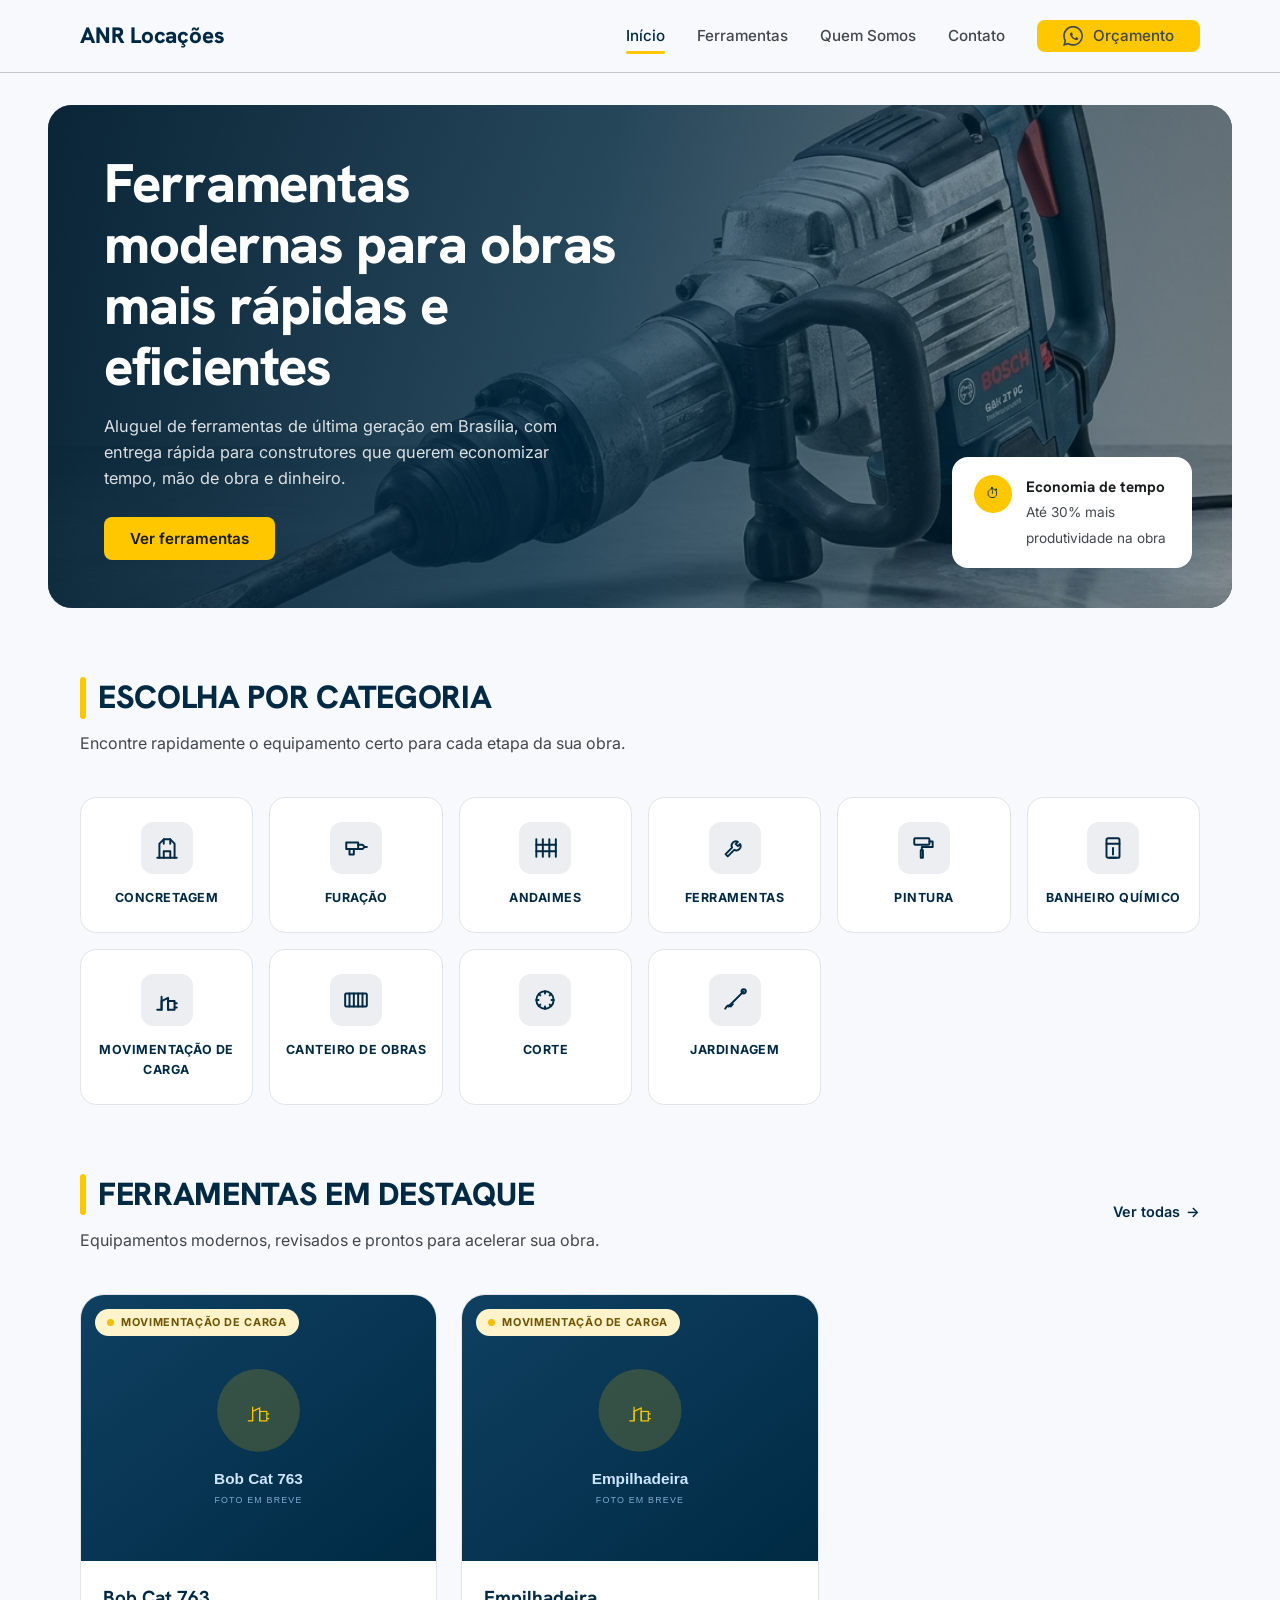
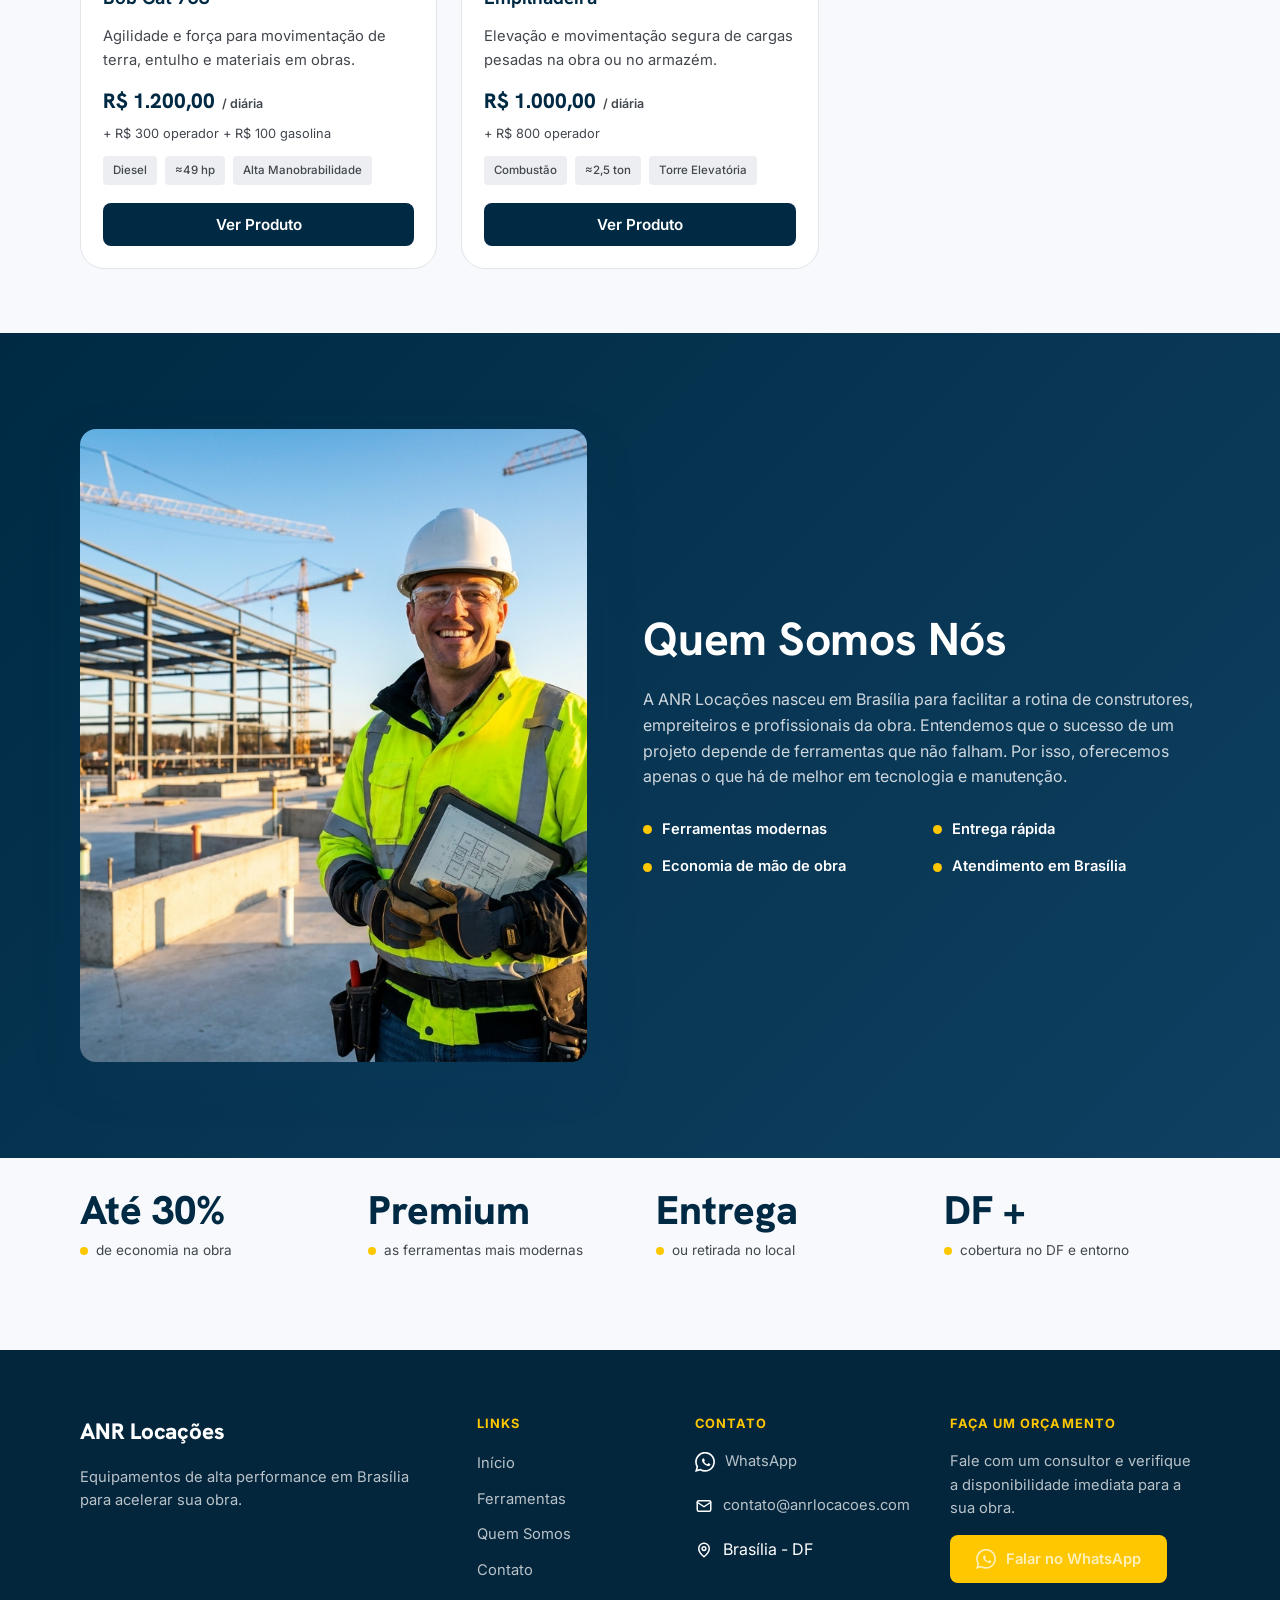
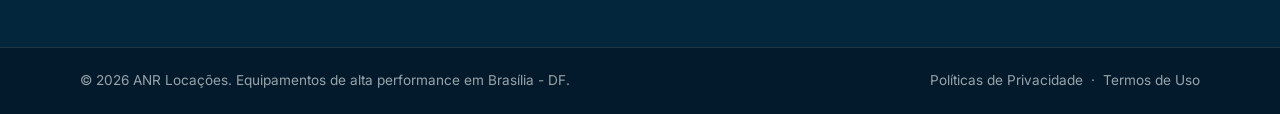
==== index.html @ a4527ded "Initial commit: site ANR Locações Estrutura inicial do site estático (HTML/CSS/JS) para a ANR Locaçõ" ====
<!DOCTYPE html>
<html lang="pt-BR">
<head>
  <meta charset="UTF-8">
  <meta name="viewport" content="width=device-width, initial-scale=1.0">
  <title>ANR Locações — Locação de ferramentas e equipamentos em Brasília</title>
  <meta name="description" content="Aluguel de ferramentas e equipamentos de última geração em Brasília, com entrega rápida para a sua obra.">
  <link rel="preconnect" href="https://fonts.googleapis.com">
  <link rel="preconnect" href="https://fonts.gstatic.com" crossorigin>
  <link href="https://fonts.googleapis.com/css2?family=Hanken+Grotesk:wght@600;700;800&family=Inter:wght@400;500;600;700&display=swap" rel="stylesheet">
  <link rel="stylesheet" href="css/estilo.css">
</head>
<body>
  <div id="header"></div>

  <main>
    <!-- HERO -->
    <section class="hero">
      <div class="container">
        <div class="hero-card">
          <img class="hero-bg" src="img/hero.jpg" alt="" onerror="this.style.display='none'">
          <div class="hero-overlay"></div>
          <div class="hero-content fade-up">
            <h1 class="display-lg">Ferramentas modernas para obras mais rápidas e eficientes</h1>
            <p>Aluguel de ferramentas de última geração em Brasília, com entrega rápida para construtores que querem economizar tempo, mão de obra e dinheiro.</p>
            <div class="hero-actions">
              <a class="btn btn-secondary" href="catalogo.html">Ver ferramentas</a>
            </div>
          </div>
          <div class="hero-badge">
            <span class="pip">⏱</span>
            <div>
              <strong>Economia de tempo</strong>
              <span>Até 30% mais produtividade na obra</span>
            </div>
          </div>
        </div>
      </div>
    </section>

    <!-- CATEGORIAS -->
    <section class="section">
      <div class="container">
        <h2 class="section-title">Escolha por categoria</h2>
        <p class="section-sub">Encontre rapidamente o equipamento certo para cada etapa da sua obra.</p>
        <div class="cat-grid" id="categoriasGrid"></div>
      </div>
    </section>

    <!-- DESTAQUES -->
    <section class="section" style="padding-top:0">
      <div class="container">
        <div class="flex-between" style="margin-bottom:40px">
          <div>
            <h2 class="section-title">Ferramentas em destaque</h2>
            <p class="section-sub" style="margin-bottom:0">Equipamentos modernos, revisados e prontos para acelerar sua obra.</p>
          </div>
          <a class="link-arrow" href="catalogo.html">Ver todas <span style="display:inline-flex">→</span></a>
        </div>
        <div class="carousel">
          <button class="carousel-arrow prev" aria-label="Anterior">
            <svg viewBox="0 0 24 24" width="22" height="22" fill="none" stroke="currentColor" stroke-width="2.5" stroke-linecap="round" stroke-linejoin="round"><path d="M15 18l-6-6 6-6"/></svg>
          </button>
          <div class="product-grid carousel-track" id="destaquesGrid"></div>
          <button class="carousel-arrow next" aria-label="Próximo">
            <svg viewBox="0 0 24 24" width="22" height="22" fill="none" stroke="currentColor" stroke-width="2.5" stroke-linecap="round" stroke-linejoin="round"><path d="M9 6l6 6-6 6"/></svg>
          </button>
        </div>
      </div>
    </section>

    <!-- QUEM SOMOS -->
    <section class="about" id="quem-somos">
      <div class="container">
        <div class="about-img">
          <img src="img/equipe.jpg" alt="Profissional em obra" onerror="this.style.opacity=0">
        </div>
        <div>
          <h2 class="headline-lg">Quem Somos Nós</h2>
          <p>A ANR Locações nasceu em Brasília para facilitar a rotina de construtores, empreiteiros e profissionais da obra. Entendemos que o sucesso de um projeto depende de ferramentas que não falham. Por isso, oferecemos apenas o que há de melhor em tecnologia e manutenção.</p>
          <ul class="about-list">
            <li><span class="dot"></span>Ferramentas modernas</li>
            <li><span class="dot"></span>Entrega rápida</li>
            <li><span class="dot"></span>Economia de mão de obra</li>
            <li><span class="dot"></span>Atendimento em Brasília</li>
          </ul>
        </div>
      </div>
    </section>

    <!-- ESTATÍSTICAS -->
    <section class="section-tight">
      <div class="container">
        <div class="stats">
          <div><div class="stat-number">Até 30%</div><div class="stat-label"><span class="dot"></span>de economia na obra</div></div>
          <div><div class="stat-number">Premium</div><div class="stat-label"><span class="dot"></span>as ferramentas mais modernas</div></div>
          <div><div class="stat-number">Entrega</div><div class="stat-label"><span class="dot"></span>ou retirada no local</div></div>
          <div><div class="stat-number">DF +</div><div class="stat-label"><span class="dot"></span>cobertura no DF e entorno</div></div>
        </div>
      </div>
    </section>
  </main>

  <div id="footer"></div>

  <script src="js/config.js"></script>
  <script src="js/dados.js"></script>
  <script src="js/componentes.js"></script>
  <script src="js/index.js"></script>
</body>
</html>
---- css/estilo.css ----
/* =====================================================================
   ANR LOCAÇÕES — Design System "Industrial Premium"
   Tokens extraídos fielmente do DESIGN.md do Google Stitch.
   Você normalmente NÃO precisa mexer aqui para adicionar produtos.
   ===================================================================== */

/* ---------- 1. TOKENS (cores, tipografia, espaçamento) ---------- */
:root {
  /* Superfícies / fundo */
  --surface:               #f7f9fc;
  --surface-card:          #ffffff;
  --surface-container-low: #f2f4f7;
  --surface-container:     #eceef1;
  --surface-container-high:#e6e8eb;

  /* Texto */
  --on-surface:            #191c1e;   /* grafite */
  --on-surface-variant:    #42474e;
  --outline:               #72787e;
  --outline-variant:       #c2c7ce;
  --card-border:           #e1e4e8;

  /* Primária — Azul Petróleo */
  --primary:               #002a44;
  --primary-container:     #0f4061;
  --on-primary:            #ffffff;
  --on-primary-container:  #83acd2;
  --primary-soft:          #cde5ff;

  /* Secundária — Amarelo Construção */
  --secondary:             #fec700;
  --secondary-dim:         #f4bf00;
  --on-secondary:          #191c1e;
  --secondary-soft:        #fff3cc;

  /* Apoio */
  --whatsapp:              #25d366;
  --whatsapp-dim:          #1ebe5b;
  --footer-bg:             #04263d;
  --footer-deep:           #021a2b;
  --error:                 #ba1a1a;

  /* Tipografia */
  --font-display: 'Hanken Grotesk', system-ui, sans-serif;
  --font-body:    'Inter', system-ui, sans-serif;

  /* Raios */
  --r-sm: 0.25rem;
  --r:    0.5rem;
  --r-md: 0.75rem;
  --r-lg: 1rem;
  --r-xl: 1.5rem;
  --r-full: 9999px;

  /* Espaçamento — regra dos 8px */
  --container: 1280px;
  --gutter: 24px;
  --section-gap: 120px;

  /* Sombras (azul petróleo, blur grande, baixa opacidade) */
  --shadow-card: 0 10px 30px rgba(15, 64, 97, 0.08);
  --shadow-float: 0 18px 50px rgba(15, 64, 97, 0.16);
}

/* ---------- 2. RESET ---------- */
*, *::before, *::after { box-sizing: border-box; margin: 0; padding: 0; }
html { scroll-behavior: smooth; -webkit-text-size-adjust: 100%; }
body {
  font-family: var(--font-body);
  font-size: 16px;
  line-height: 1.6;
  color: var(--on-surface);
  background: var(--surface);
  -webkit-font-smoothing: antialiased;
}
img { max-width: 100%; display: block; }
a { color: inherit; text-decoration: none; }
button { font-family: inherit; cursor: pointer; border: none; background: none; }
ul { list-style: none; }

/* ---------- 3. TIPOGRAFIA ---------- */
.display-lg {
  font-family: var(--font-display);
  font-size: clamp(2.25rem, 5.5vw, 4rem);
  font-weight: 800; line-height: 1.1; letter-spacing: -0.02em;
}
.headline-lg {
  font-family: var(--font-display);
  font-size: clamp(1.75rem, 3.6vw, 3rem);
  font-weight: 700; line-height: 1.2; letter-spacing: -0.01em;
}
.headline-md {
  font-family: var(--font-display);
  font-size: clamp(1.5rem, 2.4vw, 2rem);
  font-weight: 700; line-height: 1.3;
}
.label-md {
  font-family: var(--font-body);
  font-size: 0.875rem; font-weight: 600;
  letter-spacing: 0.05em; text-transform: uppercase;
}
.text-muted { color: var(--on-surface-variant); }
.text-primary { color: var(--primary); }

/* ---------- 4. LAYOUT ---------- */
.container {
  width: 100%;
  max-width: var(--container);
  margin-inline: auto;
  padding-inline: 80px;
}
.section { padding-block: 64px; }
.section-tight { padding-block: 32px; }

/* Título de seção com a "lasca" amarela */
.section-title {
  font-family: var(--font-display);
  font-size: clamp(1.5rem, 2.6vw, 2rem);
  font-weight: 800; color: var(--primary);
  letter-spacing: -0.01em; text-transform: uppercase;
  position: relative; padding-left: 18px; margin-bottom: 8px;
}
.section-title::before {
  content: ""; position: absolute; left: 0; top: 0.15em; bottom: 0.15em;
  width: 6px; border-radius: var(--r-full); background: var(--secondary);
}
.section-sub { color: var(--on-surface-variant); margin-bottom: 40px; max-width: 60ch; }

/* ---------- 5. BOTÕES ---------- */
.btn {
  display: inline-flex; align-items: center; justify-content: center; gap: 10px;
  font-family: var(--font-body); font-weight: 600; font-size: 0.95rem;
  padding: 14px 26px; border-radius: var(--r); line-height: 1;
  transition: transform .15s ease, background .2s ease, box-shadow .2s ease;
  white-space: nowrap;
}
.btn:active { transform: translateY(1px); }
.btn-primary { background: var(--primary); color: var(--on-primary); }
.btn-primary:hover { background: var(--primary-container); box-shadow: var(--shadow-card); }
.btn-secondary { background: var(--secondary); color: var(--on-secondary); }
.btn-secondary:hover { background: var(--secondary-dim); box-shadow: 0 8px 22px rgba(244,191,0,.35); }
.btn-ghost { background: transparent; border: 2px solid currentColor; }
.btn-ghost.on-dark { color: #fff; }
.btn-ghost:not(.on-dark) { color: var(--primary); }
.btn-ghost:hover { background: rgba(255,255,255,.08); }
.btn-whatsapp { background: var(--whatsapp); color: #fff; }
.btn-whatsapp:hover { background: var(--whatsapp-dim); box-shadow: 0 8px 22px rgba(37,211,102,.35); }
.btn-block { width: 100%; }

/* ---------- 6. CABEÇALHO ---------- */
.site-header {
  position: sticky; top: 0; z-index: 50;
  background: rgba(247,249,252,.85); backdrop-filter: blur(12px);
  border-bottom: 1px solid var(--outline-variant);
}
.site-header .container {
  display: flex; align-items: center; justify-content: space-between;
  height: 72px;
}
.brand {
  font-family: var(--font-display); font-weight: 800; font-size: 1.4rem;
  color: var(--primary); letter-spacing: -0.01em;
}
.nav { display: flex; align-items: center; gap: 32px; }
.nav a {
  font-size: 0.95rem; font-weight: 500; color: var(--on-surface-variant);
  position: relative; padding-block: 6px; transition: color .2s;
}
.nav a:hover, .nav a.active { color: var(--primary); }
.nav a.active::after {
  content: ""; position: absolute; left: 0; right: 0; bottom: 0; height: 3px;
  background: var(--secondary); border-radius: var(--r-full);
}
.nav-toggle { display: none; flex-direction: column; gap: 5px; padding: 8px; }
.nav-toggle span { width: 24px; height: 2px; background: var(--primary); border-radius: 2px; }

/* ---------- 7. HERO ---------- */
.hero { padding-top: 32px; }
.hero .container { max-width: 1480px; padding-inline: 48px; }
.hero-card {
  position: relative; border-radius: var(--r-xl); overflow: hidden;
  min-height: 440px; display: flex; align-items: center;
  background: var(--primary);
}
.hero-bg { position: absolute; inset: 0; width: 100%; height: 100%; object-fit: cover; }
.hero-overlay {
  position: absolute; inset: 0;
  background: linear-gradient(100deg, rgba(0,29,50,.92) 0%, rgba(0,42,68,.78) 45%, rgba(0,42,68,.25) 100%);
}
.hero-content { position: relative; z-index: 2; padding: 48px 56px; max-width: 640px; color: #fff; }
.hero-content .display-lg { color: #fff; font-size: clamp(2rem, 4.4vw, 3.4rem); line-height: 1.12; margin-bottom: 16px; }
.hero-content p { color: rgba(255,255,255,.85); font-size: 1.02rem; margin-bottom: 26px; max-width: 46ch; }
.hero-actions { display: flex; gap: 14px; flex-wrap: wrap; }
.hero-badge {
  position: absolute; right: 40px; bottom: 40px; z-index: 3;
  background: #fff; color: var(--on-surface); border-radius: var(--r-lg);
  padding: 18px 22px; max-width: 240px; box-shadow: var(--shadow-float);
  display: flex; gap: 14px; align-items: flex-start;
}
.hero-badge .pip {
  flex: none; width: 38px; height: 38px; border-radius: var(--r-full);
  background: var(--secondary); color: var(--primary);
  display: grid; place-items: center;
}
.hero-badge strong { display: block; font-family: var(--font-display); font-size: .95rem; }
.hero-badge span { font-size: .85rem; color: var(--on-surface-variant); }

/* ---------- 8. CATEGORIAS (grid de ícones) ---------- */
.cat-grid {
  display: grid; grid-template-columns: repeat(6, 1fr); gap: 16px;
}
.cat-card {
  background: var(--surface-card); border: 1px solid var(--card-border);
  border-radius: var(--r-lg); padding: 24px 14px; text-align: center;
  display: flex; flex-direction: column; align-items: center; gap: 14px;
  transition: transform .18s ease, box-shadow .18s ease, border-color .18s;
}
.cat-card:hover { transform: translateY(-4px); box-shadow: var(--shadow-card); border-color: var(--primary-soft); }
.cat-icon {
  width: 52px; height: 52px; border-radius: var(--r-md);
  background: var(--surface-container); color: var(--primary);
  display: grid; place-items: center;
}
.cat-card:hover .cat-icon { background: var(--primary); color: var(--secondary); }
.cat-name {
  font-family: var(--font-body); font-weight: 700; font-size: .78rem;
  letter-spacing: .04em; text-transform: uppercase; color: var(--primary);
}

/* ---------- 9. CARD DE PRODUTO ---------- */
.product-grid {
  display: grid; grid-template-columns: repeat(3, 1fr); gap: 24px;
}
.product-card {
  background: var(--surface-card); border: 1px solid var(--card-border);
  border-radius: var(--r-xl); overflow: hidden; display: flex; flex-direction: column;
  transition: transform .2s ease, box-shadow .2s ease;
}
.product-card:hover { transform: translateY(-6px); box-shadow: var(--shadow-card); }
.product-media { position: relative; aspect-ratio: 4/3; background: var(--surface-container-low); }
.product-media img { width: 100%; height: 100%; object-fit: cover; }
.product-chip {
  position: absolute; top: 14px; left: 14px; z-index: 2;
  background: var(--secondary-soft); color: var(--on-secondary-container, #6e5400);
  border-radius: var(--r-full); padding: 5px 12px;
  font-size: .68rem; font-weight: 700; letter-spacing: .06em; text-transform: uppercase;
  display: inline-flex; align-items: center; gap: 7px;
}
.product-chip .dot { width: 7px; height: 7px; border-radius: 50%; background: var(--secondary-dim); }
.product-body { padding: 22px; display: flex; flex-direction: column; gap: 12px; flex: 1; }
.product-title {
  font-family: var(--font-display); font-weight: 700; font-size: 1.18rem; color: var(--primary);
}
.product-desc { color: var(--on-surface-variant); font-size: .92rem; flex: 1; }
.spec-tags { display: flex; flex-wrap: wrap; gap: 8px; }
.spec-tag {
  background: var(--surface-container); color: var(--on-surface-variant);
  font-size: .72rem; font-weight: 500; padding: 5px 10px; border-radius: var(--r-sm);
}
.product-card .btn { margin-top: 6px; }

/* Disponibilidade */
.status-chip {
  display: inline-flex; align-items: center; gap: 8px;
  font-size: .8rem; font-weight: 600; padding: 6px 14px; border-radius: var(--r-full);
}
.status-chip.available { background: var(--secondary-soft); color: #6e5400; }
.status-chip.unavailable { background: var(--surface-container-high); color: var(--on-surface-variant); }
.status-chip .dot { width: 8px; height: 8px; border-radius: 50%; }
.status-chip.available .dot { background: var(--secondary-dim); }
.status-chip.unavailable .dot { background: var(--outline); }

/* Preço de locação */
.price-tag {
  font-family: var(--font-display); font-weight: 800; font-size: 1.3rem; color: var(--primary);
}
.price-tag .price-period {
  font-family: var(--font-body); font-size: .78rem; font-weight: 600;
  color: var(--on-surface-variant); margin-left: 2px;
}
.price-tag-lg { font-size: 1.7rem; margin: 6px 0 4px; }
.extra-cost { font-size: .8rem; color: var(--on-surface-variant); margin-top: -6px; }

/* ---------- 10. SEÇÃO "QUEM SOMOS" (petróleo) ---------- */
.about {
  background: linear-gradient(135deg, var(--primary) 0%, var(--primary-container) 100%);
  color: #fff;
}
.about .container { display: grid; grid-template-columns: 1fr 1.1fr; gap: 56px; align-items: center; padding-block: 96px; }
.about-img { border-radius: var(--r-lg); overflow: hidden; aspect-ratio: 4/5; box-shadow: var(--shadow-float); }
.about-img img { width: 100%; height: 100%; object-fit: cover; }
.about h2 { color: #fff; margin-bottom: 20px; }
.about p { color: rgba(255,255,255,.8); margin-bottom: 28px; }
.about-list { display: grid; grid-template-columns: 1fr 1fr; gap: 14px 24px; }
.about-list li { display: flex; align-items: center; gap: 10px; font-weight: 600; font-size: .92rem; }
.about-list .dot { width: 9px; height: 9px; border-radius: 50%; background: var(--secondary); flex: none; }

/* ---------- 11. ESTATÍSTICAS ---------- */
.stats { display: grid; grid-template-columns: repeat(4, 1fr); gap: 32px; }
.stat-number { font-family: var(--font-display); font-weight: 800; font-size: 2.5rem; color: var(--primary); line-height: 1; }
.stat-label { display: flex; align-items: center; gap: 8px; margin-top: 10px; font-size: .85rem; color: var(--on-surface-variant); }
.stat-label .dot { width: 8px; height: 8px; border-radius: 50%; background: var(--secondary); }

/* ---------- 12. RODAPÉ ---------- */
.site-footer { background: var(--footer-bg); color: #fff; margin-top: 56px; }
.footer-grid { display: grid; grid-template-columns: 2fr 1fr 1fr 1.4fr; gap: 40px; padding-block: 64px; }
.footer-grid .brand { color: #fff; margin-bottom: 16px; }
.footer-grid p, .footer-grid a { color: rgba(255,255,255,.72); font-size: .92rem; }
.footer-grid a:hover { color: var(--secondary); }
.footer-col h4 { font-size: .8rem; letter-spacing: .08em; text-transform: uppercase; color: var(--secondary); margin-bottom: 16px; }
.footer-col ul { display: flex; flex-direction: column; gap: 10px; }
.footer-contact li { display: flex; align-items: center; gap: 10px; margin-bottom: 10px; }
.newsletter { display: flex; gap: 8px; margin-top: 14px; }
.newsletter input {
  flex: 1; padding: 12px 14px; border-radius: var(--r); border: none;
  background: rgba(255,255,255,.1); color: #fff; font-family: inherit;
}
.newsletter input::placeholder { color: rgba(255,255,255,.5); }
.footer-bottom {
  border-top: 1px solid rgba(255,255,255,.12); background: var(--footer-deep);
}
.footer-bottom .container {
  display: flex; align-items: center; justify-content: space-between;
  padding-block: 22px; font-size: .85rem; color: rgba(255,255,255,.6); flex-wrap: wrap; gap: 10px;
}
.footer-bottom a { color: rgba(255,255,255,.6); }

/* ---------- 13. CATÁLOGO (busca, filtros, paginação) ---------- */
.breadcrumb { display: flex; gap: 8px; align-items: center; color: var(--on-surface-variant); font-size: .85rem; padding-top: 28px; }
.breadcrumb a:hover { color: var(--primary); }
.catalog-head { padding-block: 8px 28px; }
.search-bar { display: flex; gap: 14px; margin-bottom: 22px; }
.search-input {
  flex: 1; display: flex; align-items: center; gap: 12px;
  background: var(--surface-card); border: 1px solid var(--card-border);
  border-radius: var(--r); padding: 4px 18px; transition: border-color .2s, box-shadow .2s;
}
.search-input:focus-within { border-color: var(--primary); box-shadow: 0 0 0 3px rgba(0,42,68,.08); }
.search-input input { flex: 1; border: none; outline: none; padding: 14px 0; font-family: inherit; font-size: 1rem; background: transparent; color: var(--on-surface); }
.search-input svg { color: var(--outline); flex: none; }
.filter-chips { display: flex; flex-wrap: wrap; gap: 10px; }
.chip {
  background: var(--surface-card); border: 1px solid var(--card-border);
  color: var(--on-surface-variant); padding: 9px 18px; border-radius: var(--r-full);
  font-size: .85rem; font-weight: 600; transition: all .18s;
}
.chip:hover { border-color: var(--primary); color: var(--primary); }
.chip.active { background: var(--primary); color: #fff; border-color: var(--primary); }
.result-count { color: var(--on-surface-variant); font-size: .9rem; padding-block: 24px 18px; }
.result-count b { color: var(--primary); }
.empty-state { text-align: center; padding: 80px 20px; color: var(--on-surface-variant); }
.empty-state svg { color: var(--outline-variant); margin-bottom: 16px; }

.pagination { display: flex; justify-content: center; gap: 8px; margin-top: 48px; }
.pagination button {
  min-width: 42px; height: 42px; padding: 0 12px; border-radius: var(--r);
  border: 1px solid var(--card-border); background: var(--surface-card);
  color: var(--on-surface-variant); font-weight: 600; transition: all .18s;
}
.pagination button:hover:not(:disabled):not(.active) { border-color: var(--primary); color: var(--primary); }
.pagination button.active { background: var(--primary); color: #fff; border-color: var(--primary); }
.pagination button:disabled { opacity: .4; cursor: not-allowed; }

.cta-band { background: var(--surface-container-low); text-align: center; }
.cta-band .container { padding-block: 72px; }
.cta-band h2 { color: var(--primary); margin-bottom: 14px; }
.cta-band p { color: var(--on-surface-variant); max-width: 60ch; margin: 0 auto 32px; }

/* ---------- 14. PÁGINA DE PRODUTO ---------- */
.product-detail { display: grid; grid-template-columns: 1fr 1fr; gap: 56px; padding-block: 32px 24px; align-items: start; }
.detail-gallery { position: sticky; top: 96px; }
.detail-main-img {
  position: relative;
  border-radius: var(--r-xl); overflow: hidden; border: 1px solid var(--card-border);
  background: var(--surface-card); aspect-ratio: 1; box-shadow: var(--shadow-card);
}
.detail-main-img img { width: 100%; height: 100%; object-fit: cover; }
.detail-info .product-chip { position: static; margin-bottom: 16px; }
.detail-info h1 { font-family: var(--font-display); font-weight: 800; font-size: clamp(1.8rem, 3.4vw, 2.6rem); color: var(--primary); line-height: 1.15; margin-bottom: 16px; }
.detail-info > p { color: var(--on-surface-variant); font-size: 1.05rem; margin-bottom: 24px; }
.detail-actions { display: flex; gap: 14px; margin-block: 28px; flex-wrap: wrap; }
.spec-table { width: 100%; border-collapse: collapse; margin-top: 8px; border: 1px solid var(--card-border); border-radius: var(--r-lg); overflow: hidden; }
.spec-table th, .spec-table td { text-align: left; padding: 14px 18px; font-size: .92rem; }
.spec-table tr:nth-child(odd) { background: var(--surface-container-low); }
.spec-table th { color: var(--on-surface-variant); font-weight: 600; width: 45%; }
.spec-table td { color: var(--primary); font-weight: 600; }
.detail-block-title { font-family: var(--font-display); font-weight: 700; font-size: 1.25rem; color: var(--primary); margin: 36px 0 14px; }

/* Grade de produtos relacionados (4 colunas) */
.related-grid { display: grid; grid-template-columns: repeat(4, 1fr); gap: 24px; }
/* Seção quase full-width: margem pequena das bordas, com teto em 1600px */
.related-section { padding-inline: max(40px, calc((100% - 1600px) / 2)); }
.carousel { position: relative; }
.carousel-arrow { display: none; }

/* ---------- 14b. VÍDEO "VEJA COMO FUNCIONA" ---------- */
.video-section { text-align: center; padding-block: 72px 16px; scroll-margin-top: 90px; }
.vc-title { font-family: var(--font-display); font-weight: 800; font-size: clamp(1.6rem, 3vw, 2.2rem); color: var(--primary); margin-bottom: 12px; }
.vc-sub { color: var(--on-surface-variant); max-width: 56ch; margin: 0 auto 36px; }
.video-frame {
  position: relative; max-width: 900px; margin: 0 auto; aspect-ratio: 16 / 9;
  border-radius: var(--r-xl); overflow: hidden; background: #000;
  border: 1px solid var(--card-border); box-shadow: var(--shadow-card);
}
.video-frame iframe { width: 100%; height: 100%; display: block; border: 0; }
.video-facade { position: absolute; inset: 0; background-size: cover; background-position: center; cursor: pointer; }
.video-facade::after { content: ""; position: absolute; inset: 0; background: linear-gradient(0deg, rgba(0,29,50,.30), rgba(0,29,50,.08)); }
.video-play-btn {
  position: absolute; top: 50%; left: 50%; transform: translate(-50%, -50%); z-index: 2;
  width: 76px; height: 76px; border-radius: var(--r-md);
  background: var(--primary); color: #fff; display: grid; place-items: center;
  box-shadow: var(--shadow-float); transition: transform .18s, background .2s;
}
.video-play-btn svg { margin-left: 3px; }
.video-facade:hover .video-play-btn { transform: translate(-50%, -50%) scale(1.06); background: var(--primary-container); }

/* Selo "Vídeo Demonstrativo" sobre a imagem do produto */
.video-badge {
  position: absolute; right: 14px; bottom: 14px; z-index: 3;
  display: inline-flex; align-items: center; gap: 9px;
  background: rgba(255,255,255,.96); color: var(--primary);
  padding: 8px 15px 8px 8px; border-radius: var(--r-full);
  font-size: .82rem; font-weight: 700; box-shadow: var(--shadow-float);
  backdrop-filter: blur(4px); transition: transform .18s, box-shadow .18s;
}
.video-badge:hover { transform: translateY(-2px); box-shadow: 0 20px 40px rgba(15,64,97,.22); }
.video-badge .vb-ico {
  width: 24px; height: 24px; border-radius: 50%; flex: none;
  background: var(--primary); color: #fff; display: grid; place-items: center;
}
.video-badge .vb-ico svg { margin-left: 1px; }

/* ---------- 15. UTIL / ANIMAÇÃO ---------- */
.flex-between { display: flex; align-items: center; justify-content: space-between; gap: 16px; }
.link-arrow { display: inline-flex; align-items: center; gap: 6px; font-weight: 600; font-size: .9rem; color: var(--primary); }
.link-arrow:hover { gap: 10px; }
.fade-up { opacity: 0; transform: translateY(16px); animation: fadeUp .6s ease forwards; }
@keyframes fadeUp { to { opacity: 1; transform: none; } }

/* Botão flutuante do WhatsApp — escondido por padrão, aparece só no mobile */
.whatsapp-fab { display: none; }

/* ---------- 16. RESPONSIVO ---------- */
@media (max-width: 1024px) {
  .container { padding-inline: 40px; }
  .hero .container { padding-inline: 40px; }
  .hero-card { min-height: 380px; }
  .cat-grid { grid-template-columns: repeat(3, 1fr); }
  .product-grid { grid-template-columns: repeat(2, 1fr); }
  .related-grid { grid-template-columns: repeat(2, 1fr); }
  .footer-grid { grid-template-columns: 1fr 1fr; }
  .about .container { grid-template-columns: 1fr; }
  .about-img { max-width: 420px; }
  .product-detail { grid-template-columns: 1fr; }
  .detail-gallery { position: static; }
}
@media (max-width: 680px) {
  .container { padding-inline: 20px; }
  .hero { padding-top: 0; }
  .hero .container { padding-inline: 0; }
  .hero-card { min-height: 480px; border-radius: 0; }
  .whatsapp-fab {
    display: grid; place-items: center; position: fixed; right: 16px; bottom: 16px; z-index: 60;
    width: 58px; height: 58px; border-radius: 50%;
    background: var(--whatsapp); color: #fff; box-shadow: var(--shadow-float);
  }
  .whatsapp-fab svg { width: 30px; height: 30px; }
  .whatsapp-fab:active { transform: scale(.94); }
  .nav { display: none; }
  .nav.open {
    display: flex; flex-direction: column; position: absolute; top: 72px; left: 0; right: 0;
    background: var(--surface-card); padding: 20px; gap: 16px; border-bottom: 1px solid var(--outline-variant);
  }
  .nav-toggle { display: flex; }
  .hero-content { padding: 30px 22px; }
  .hero-content .display-lg { font-size: 1.75rem; line-height: 1.18; }
  .hero-content p { font-size: .95rem; margin-bottom: 20px; }
  .hero-badge { display: none; }
  .hero-actions .btn { flex: 1; }
  .cat-grid { grid-template-columns: repeat(2, 1fr); }
  .product-grid { grid-template-columns: 1fr; }
  .carousel-track {
    display: flex; gap: 16px;
    overflow-x: auto; scroll-snap-type: x mandatory; scroll-behavior: smooth;
    -webkit-overflow-scrolling: touch; padding-bottom: 6px;
    scrollbar-width: none;
  }
  .carousel-track::-webkit-scrollbar { display: none; }
  .carousel-track > .product-card { flex: 0 0 82%; scroll-snap-align: center; }
  .related-section { padding-inline: 20px; }
  .carousel-arrow {
    display: grid; place-items: center; position: absolute; top: 33%;
    transform: translateY(-50%); z-index: 4;
    width: 44px; height: 44px; border-radius: 50%; padding: 0;
    background: var(--primary); color: #fff; box-shadow: var(--shadow-float);
    transition: background .2s, opacity .2s;
  }
  .carousel-arrow.prev { left: -4px; }
  .carousel-arrow.next { right: -4px; }
  .carousel-arrow:disabled { background: var(--outline-variant); opacity: .7; cursor: default; }
  .stats { grid-template-columns: 1fr 1fr; gap: 28px 16px; }
  .footer-grid { grid-template-columns: 1fr; gap: 32px; }
  .search-bar { flex-direction: column; }
  .search-bar .btn { width: 100%; }
  .about-list { grid-template-columns: 1fr; }
}
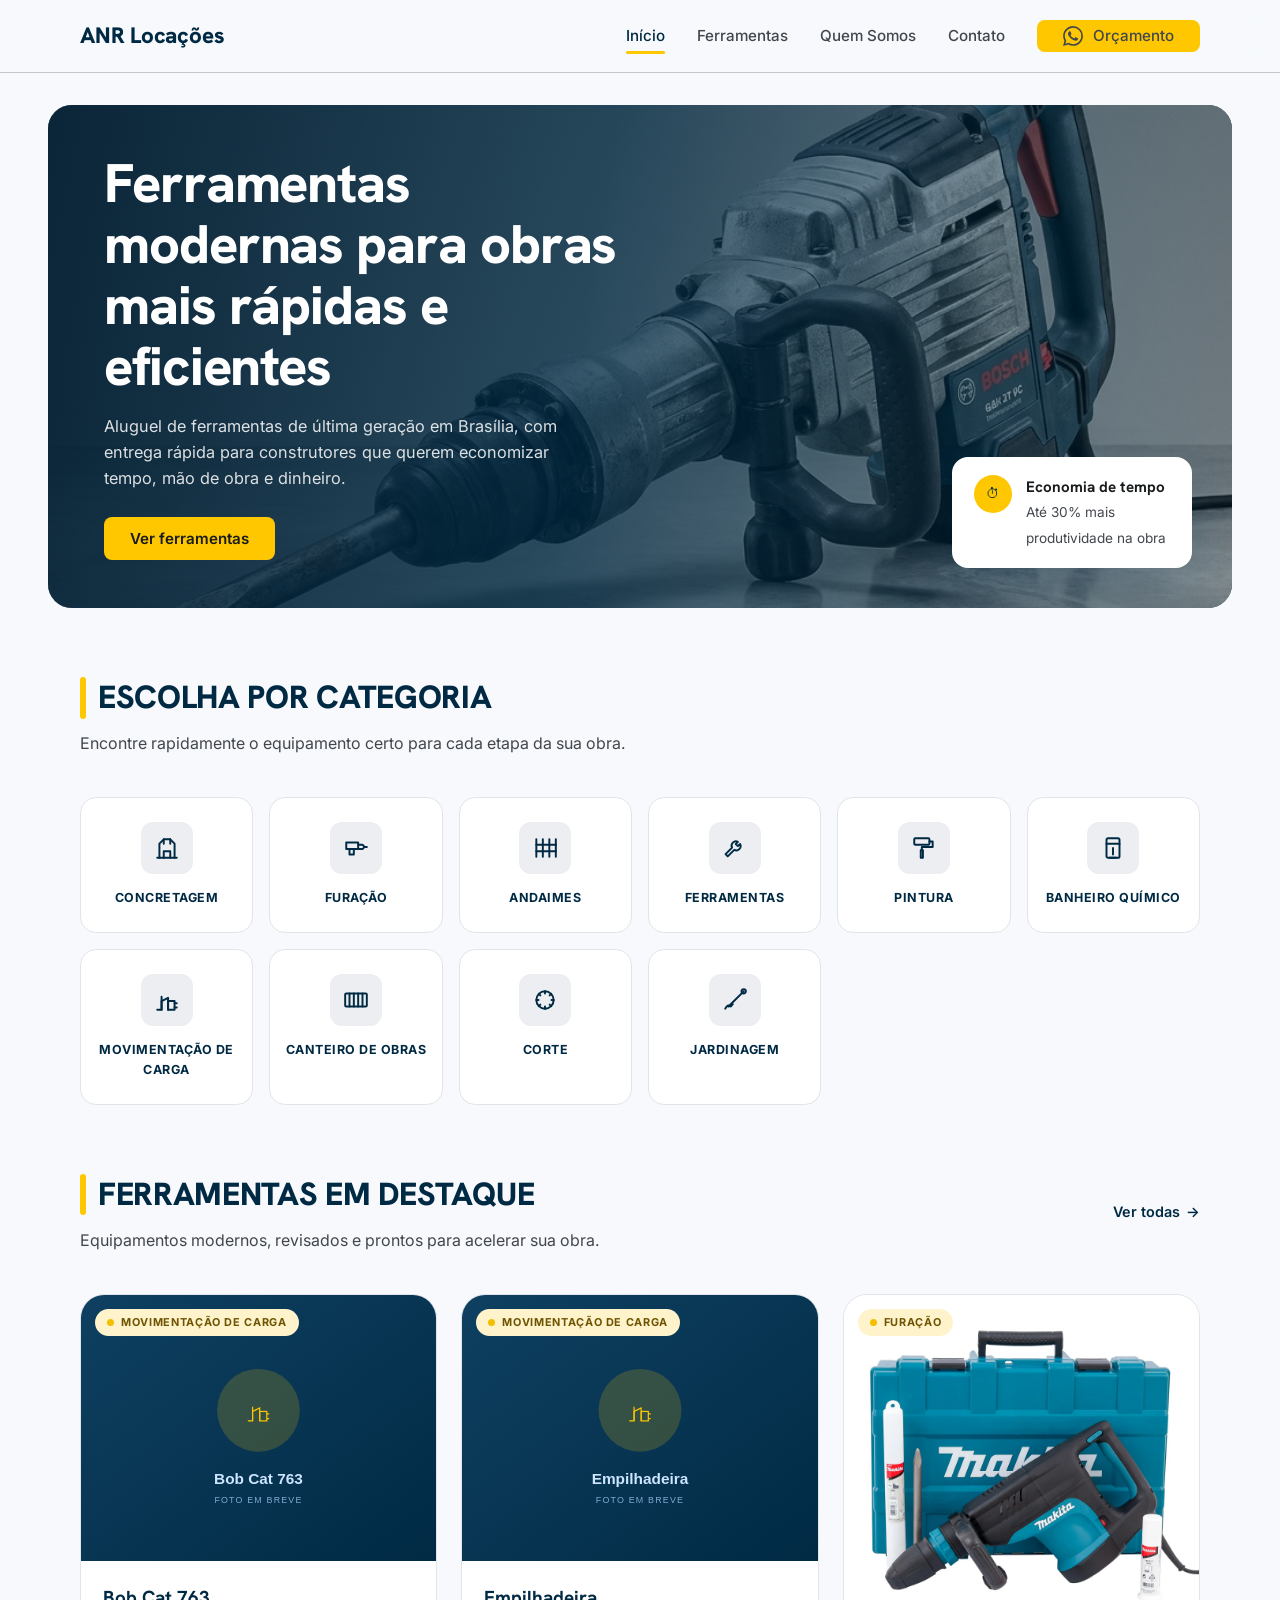
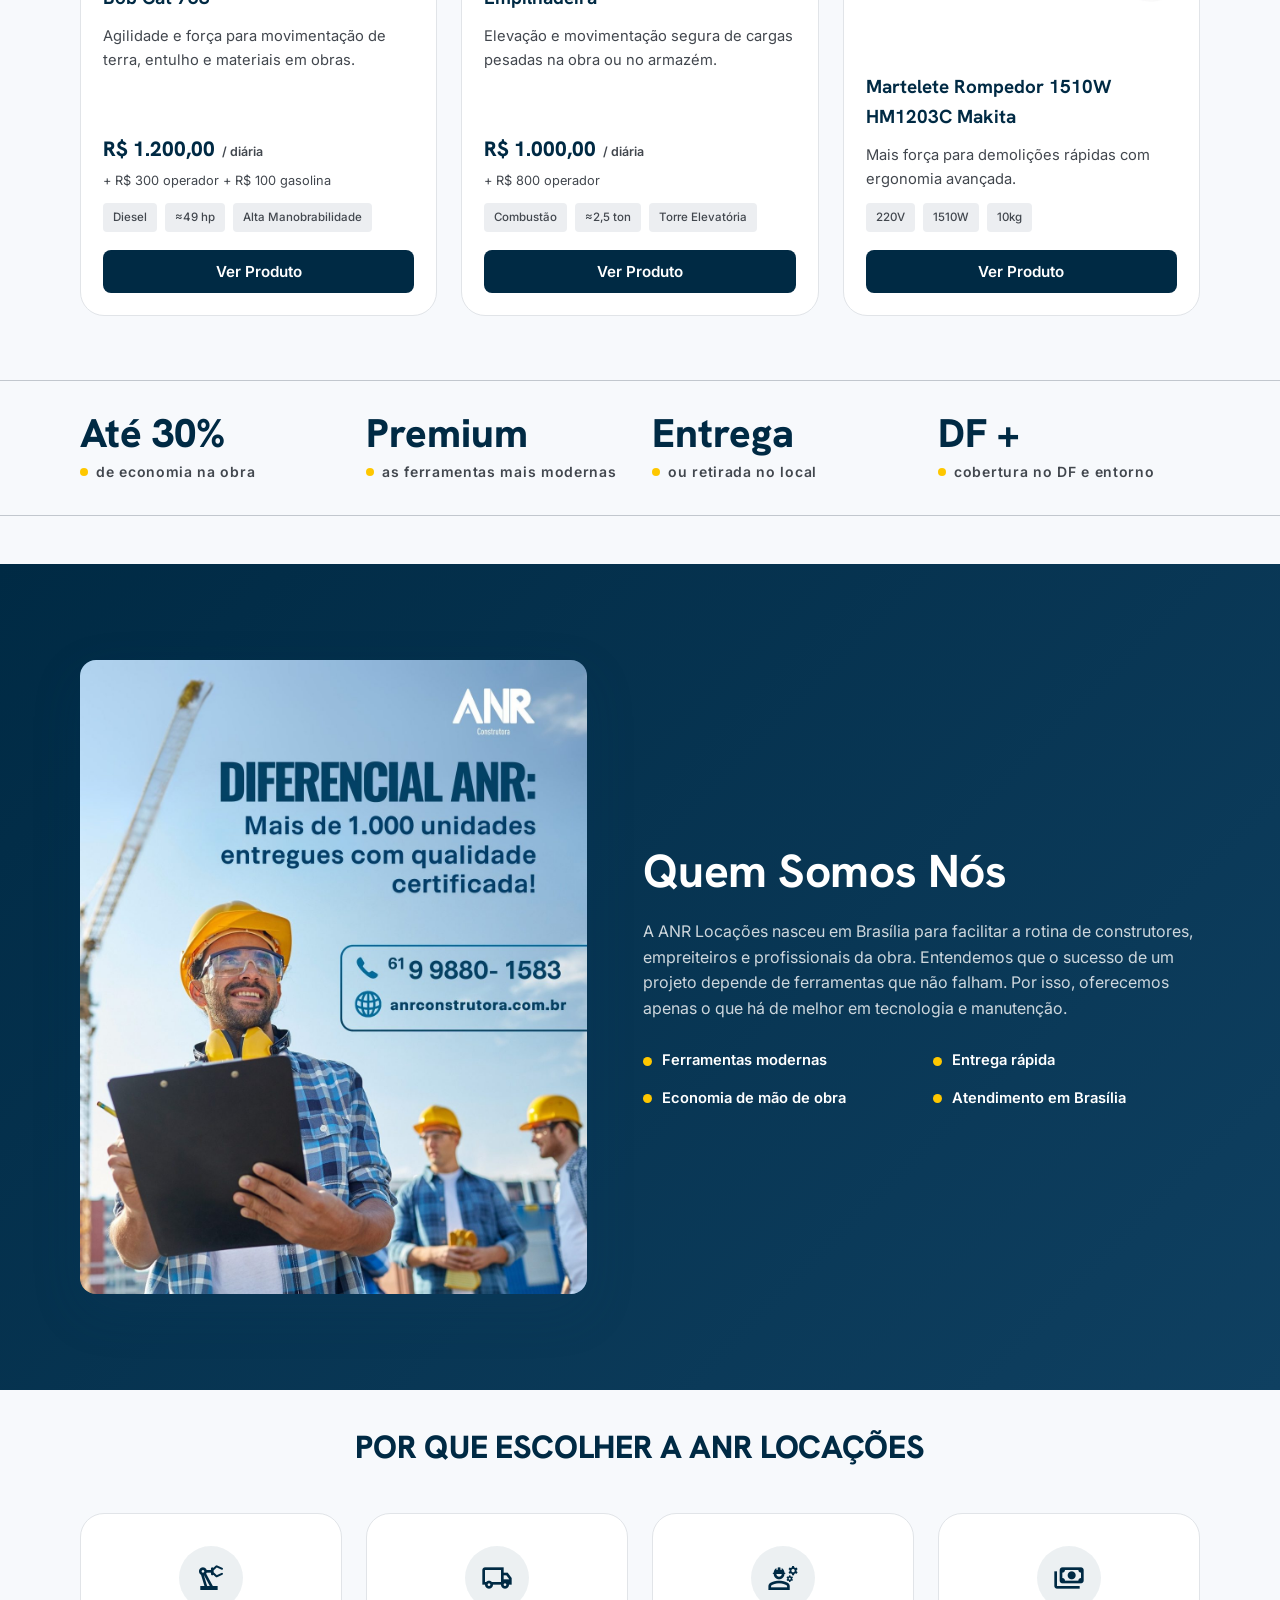
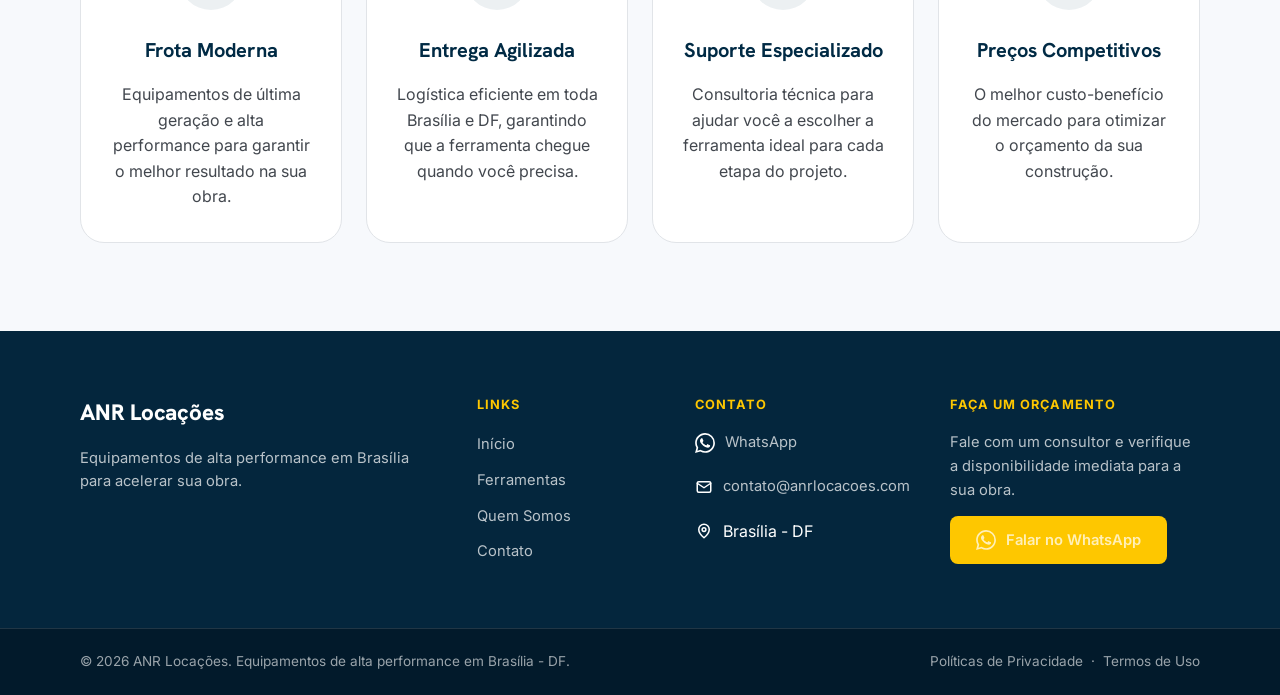
==== commit 6918864e: "comeco da implementacao de itens reais" ====
--- a/index.html
+++ b/index.html
@@ -8,6 +8,7 @@
   <link rel="preconnect" href="https://fonts.googleapis.com">
   <link rel="preconnect" href="https://fonts.gstatic.com" crossorigin>
   <link href="https://fonts.googleapis.com/css2?family=Hanken+Grotesk:wght@600;700;800&family=Inter:wght@400;500;600;700&display=swap" rel="stylesheet">
+  <link href="https://fonts.googleapis.com/css2?family=Material+Symbols+Outlined:wght,FILL@100..700,0..1&display=swap" rel="stylesheet">
   <link rel="stylesheet" href="css/estilo.css">
 </head>
 <body>
@@ -69,11 +70,23 @@
       </div>
     </section>
 
+    <!-- ESTATÍSTICAS -->
+    <section class="section-tight stats-band">
+      <div class="container">
+        <div class="stats">
+          <div><div class="stat-number">Até 30%</div><div class="stat-label"><span class="dot"></span>de economia na obra</div></div>
+          <div><div class="stat-number">Premium</div><div class="stat-label"><span class="dot"></span>as ferramentas mais modernas</div></div>
+          <div><div class="stat-number">Entrega</div><div class="stat-label"><span class="dot"></span>ou retirada no local</div></div>
+          <div><div class="stat-number">DF +</div><div class="stat-label"><span class="dot"></span>cobertura no DF e entorno</div></div>
+        </div>
+      </div>
+    </section>
+
     <!-- QUEM SOMOS -->
     <section class="about" id="quem-somos">
       <div class="container">
         <div class="about-img">
-          <img src="img/equipe.jpg" alt="Profissional em obra" onerror="this.style.opacity=0">
+          <img src="img/quemSomos.jpg" alt="Equipe ANR em obra — diferencial ANR" onerror="this.style.opacity=0">
         </div>
         <div>
           <h2 class="headline-lg">Quem Somos Nós</h2>
@@ -88,17 +101,37 @@
       </div>
     </section>
 
-    <!-- ESTATÍSTICAS -->
-    <section class="section-tight">
+    <!-- POR QUE ESCOLHER A ANR -->
+    <section class="section-tight why-us" id="por-que-escolher">
       <div class="container">
-        <div class="stats">
-          <div><div class="stat-number">Até 30%</div><div class="stat-label"><span class="dot"></span>de economia na obra</div></div>
-          <div><div class="stat-number">Premium</div><div class="stat-label"><span class="dot"></span>as ferramentas mais modernas</div></div>
-          <div><div class="stat-number">Entrega</div><div class="stat-label"><span class="dot"></span>ou retirada no local</div></div>
-          <div><div class="stat-number">DF +</div><div class="stat-label"><span class="dot"></span>cobertura no DF e entorno</div></div>
+        <div class="why-header">
+          <h2 class="why-title">Por que escolher a ANR Locações</h2>
+        </div>
+        <div class="why-grid">
+          <div class="why-card">
+            <span class="why-icon material-symbols-outlined">precision_manufacturing</span>
+            <h3>Frota Moderna</h3>
+            <p>Equipamentos de última geração e alta performance para garantir o melhor resultado na sua obra.</p>
+          </div>
+          <div class="why-card">
+            <span class="why-icon material-symbols-outlined">local_shipping</span>
+            <h3>Entrega Agilizada</h3>
+            <p>Logística eficiente em toda Brasília e DF, garantindo que a ferramenta chegue quando você precisa.</p>
+          </div>
+          <div class="why-card">
+            <span class="why-icon material-symbols-outlined">engineering</span>
+            <h3>Suporte Especializado</h3>
+            <p>Consultoria técnica para ajudar você a escolher a ferramenta ideal para cada etapa do projeto.</p>
+          </div>
+          <div class="why-card">
+            <span class="why-icon material-symbols-outlined">payments</span>
+            <h3>Preços Competitivos</h3>
+            <p>O melhor custo-benefício do mercado para otimizar o orçamento da sua construção.</p>
+          </div>
         </div>
       </div>
     </section>
+
   </main>
 
   <div id="footer"></div>
@@ -109,3 +142,4 @@
   <script src="js/index.js"></script>
 </body>
 </html>
+  
--- a/css/estilo.css
+++ b/css/estilo.css
@@ -111,6 +111,7 @@
 }
 .section { padding-block: 64px; }
 .section-tight { padding-block: 32px; }
+.stats-band { background: var(--surface); border-block: 1px solid var(--outline-variant); margin-bottom: 48px; }
 
 /* Título de seção com a "lasca" amarela */
 .section-title {
@@ -281,6 +282,39 @@
 .price-tag-lg { font-size: 1.7rem; margin: 6px 0 4px; }
 .extra-cost { font-size: .8rem; color: var(--on-surface-variant); margin-top: -6px; }
 
+/* ---------- 9b. POR QUE ESCOLHER A ANR ---------- */
+.material-symbols-outlined {
+  font-variation-settings: 'FILL' 0, 'wght' 400, 'GRAD' 0, 'opsz' 24;
+}
+.why-header { text-align: center; margin-bottom: 40px; }
+.why-title {
+  font-family: var(--font-display); font-weight: 800;
+  font-size: clamp(1.5rem, 2.6vw, 2rem); color: var(--primary);
+  letter-spacing: -0.01em; text-transform: uppercase;
+}
+.why-grid {
+  display: grid; grid-template-columns: repeat(4, 1fr); gap: 24px;
+}
+.why-card {
+  background: var(--surface-card); border: 1px solid var(--card-border);
+  border-radius: var(--r-xl); padding: 32px 28px;
+  display: flex; flex-direction: column; align-items: center; text-align: center;
+  transition: transform .18s ease, box-shadow .18s ease;
+}
+.why-card:hover { box-shadow: var(--shadow-card); }
+.why-icon {
+  width: 64px; height: 64px; border-radius: var(--r-full);
+  background: rgba(15, 64, 97, .08); color: var(--primary);
+  display: grid; place-items: center; margin-bottom: 24px;
+  font-size: 32px; transition: transform .18s ease;
+}
+.why-card:hover .why-icon { transform: scale(1.1); }
+.why-card h3 {
+  font-family: var(--font-display); font-weight: 700; font-size: 1.25rem;
+  color: var(--primary); margin-bottom: 16px;
+}
+.why-card p { color: var(--on-surface-variant); font-size: 1rem; }
+
 /* ---------- 10. SEÇÃO "QUEM SOMOS" (petróleo) ---------- */
 .about {
   background: linear-gradient(135deg, var(--primary) 0%, var(--primary-container) 100%);
@@ -296,9 +330,9 @@
 .about-list .dot { width: 9px; height: 9px; border-radius: 50%; background: var(--secondary); flex: none; }
 
 /* ---------- 11. ESTATÍSTICAS ---------- */
-.stats { display: grid; grid-template-columns: repeat(4, 1fr); gap: 32px; }
-.stat-number { font-family: var(--font-display); font-weight: 800; font-size: 2.5rem; color: var(--primary); line-height: 1; }
-.stat-label { display: flex; align-items: center; gap: 8px; margin-top: 10px; font-size: .85rem; color: var(--on-surface-variant); }
+.stats { display: grid; grid-template-columns: repeat(4, 1fr); gap: 24px; }
+.stat-number { font-family: var(--font-display); font-weight: 800; font-size: 2.5rem; color: var(--primary); line-height: 1; margin-bottom: 8px; }
+.stat-label { display: flex; align-items: center; gap: 8px; font-size: .875rem; font-weight: 600; letter-spacing: .05em; color: var(--on-surface-variant); }
 .stat-label .dot { width: 8px; height: 8px; border-radius: 50%; background: var(--secondary); }
 
 /* ---------- 12. RODAPÉ ---------- */
@@ -446,6 +480,7 @@
   .hero .container { padding-inline: 40px; }
   .hero-card { min-height: 380px; }
   .cat-grid { grid-template-columns: repeat(3, 1fr); }
+  .why-grid { grid-template-columns: repeat(2, 1fr); }
   .product-grid { grid-template-columns: repeat(2, 1fr); }
   .related-grid { grid-template-columns: repeat(2, 1fr); }
   .footer-grid { grid-template-columns: 1fr 1fr; }
@@ -478,6 +513,7 @@
   .hero-badge { display: none; }
   .hero-actions .btn { flex: 1; }
   .cat-grid { grid-template-columns: repeat(2, 1fr); }
+  .why-grid { grid-template-columns: 1fr; }
   .product-grid { grid-template-columns: 1fr; }
   .carousel-track {
     display: flex; gap: 16px;
@@ -498,7 +534,8 @@
   .carousel-arrow.prev { left: -4px; }
   .carousel-arrow.next { right: -4px; }
   .carousel-arrow:disabled { background: var(--outline-variant); opacity: .7; cursor: default; }
-  .stats { grid-template-columns: 1fr 1fr; gap: 28px 16px; }
+  .stats { grid-template-columns: 1fr 1fr; gap: 28px 16px; text-align: center; }
+  .stats-band .stat-label { justify-content: center; }
   .footer-grid { grid-template-columns: 1fr; gap: 32px; }
   .search-bar { flex-direction: column; }
   .search-bar .btn { width: 100%; }
